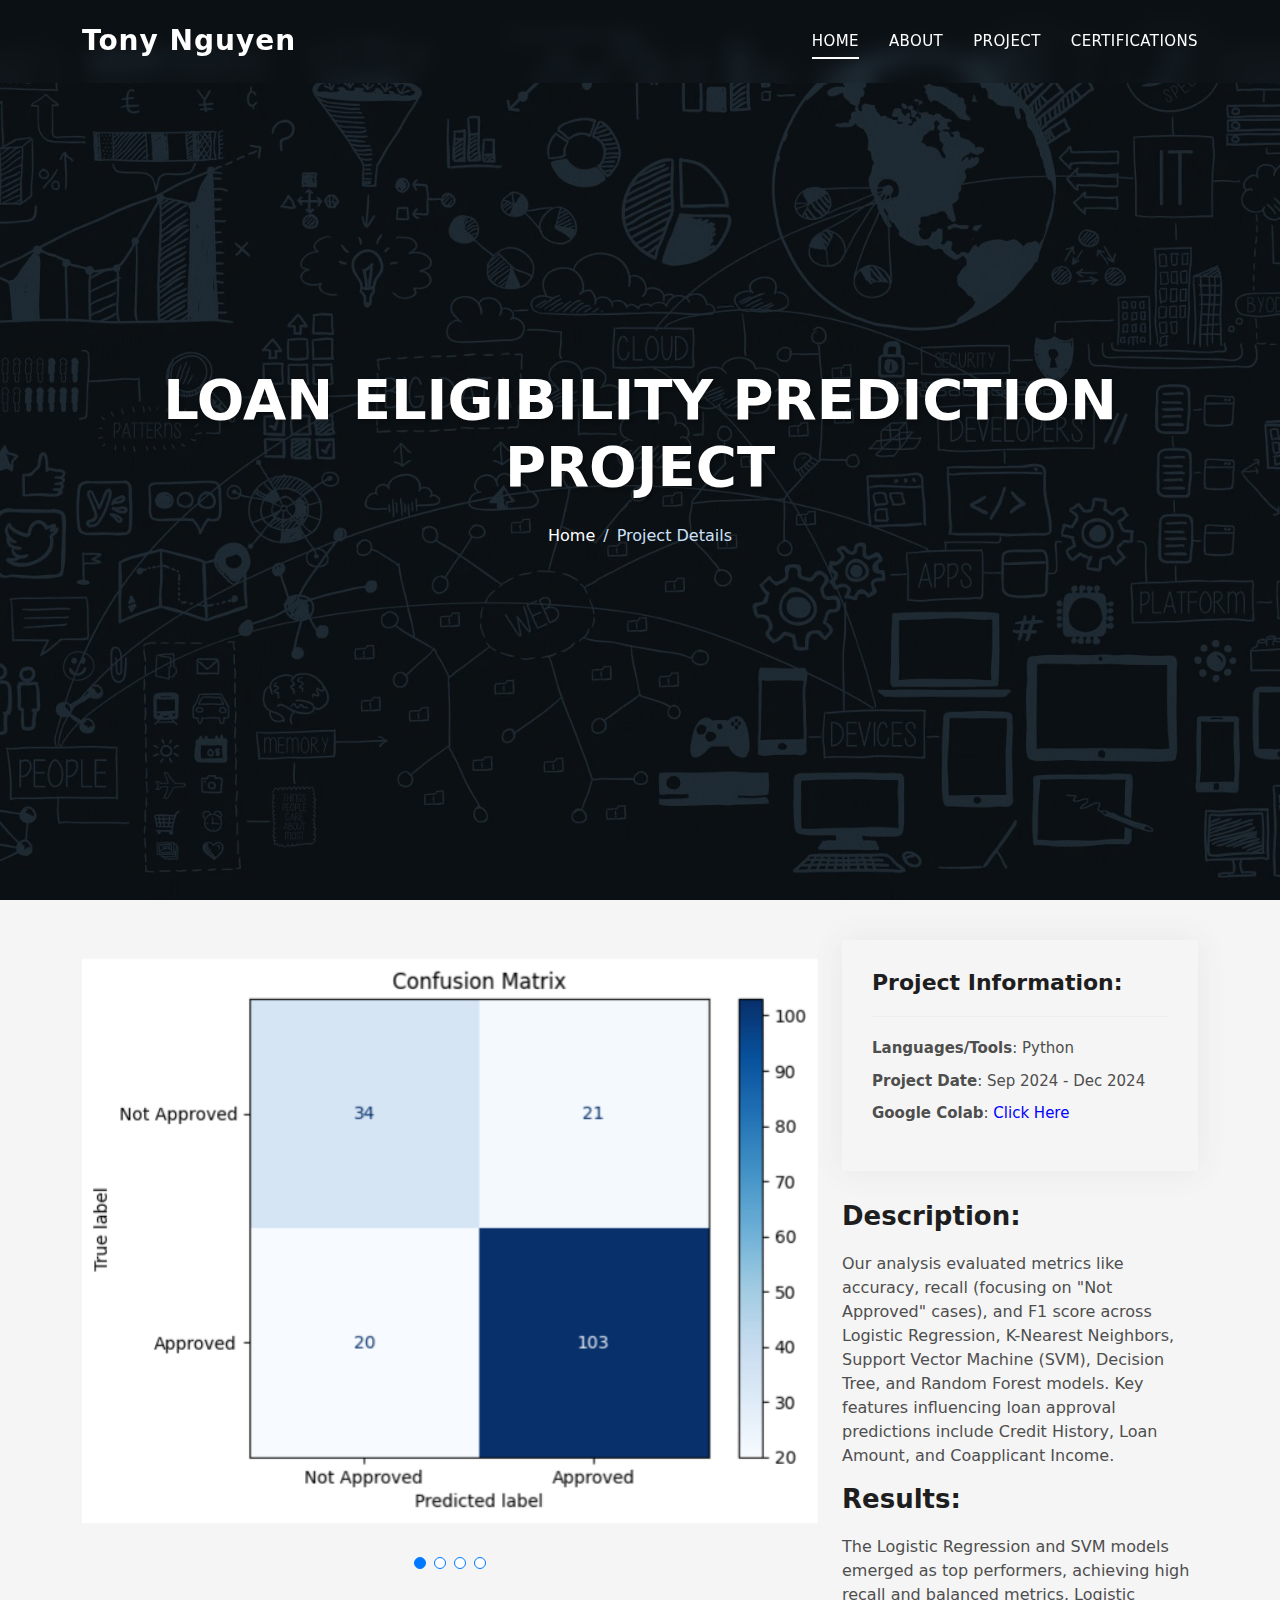
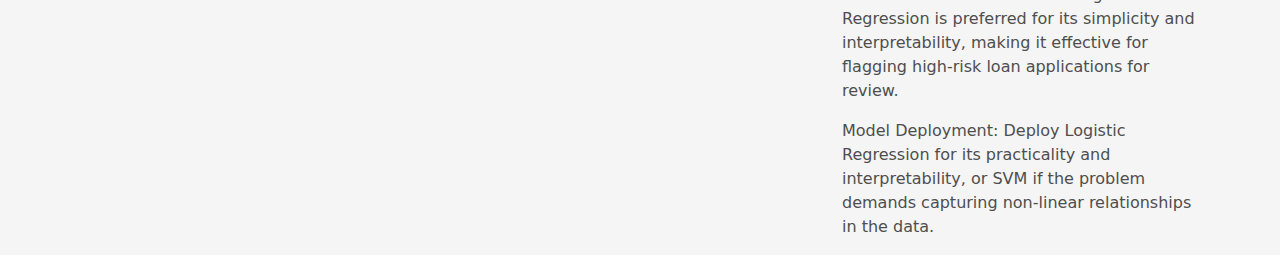
==== loanprediction.html @ 2b29f803 "Initial commit: Portfolio website" ====
<!DOCTYPE html>
<html lang="en">

<head>
  <meta charset="utf-8">
  <meta content="width=device-width, initial-scale=1.0" name="viewport">

  <title>Projects</title>
  <meta content="" name="description">
  <meta content="" name="keywords">

  <!-- Favicons -->
  <link href="assets/img/favicon.png" rel="icon">
  <link href="assets/img/apple-touch-icon.png" rel="apple-touch-icon">

  <!-- Vendor CSS Files -->
  <link href="assets/vendor/bootstrap/css/bootstrap.min.css" rel="stylesheet">
  <link href="assets/vendor/bootstrap-icons/bootstrap-icons.css" rel="stylesheet">
  <link href="assets/vendor/glightbox/css/glightbox.min.css" rel="stylesheet">
  <link href="assets/vendor/swiper/swiper-bundle.min.css" rel="stylesheet">

  <!-- Template Main CSS File -->
  <link href="assets/css/style.css" rel="stylesheet">

  <!-- =======================================================
  * Template Name: DevFolio
  * Updated: Jul 27 2023 with Bootstrap v5.3.1
  * Template URL: https://bootstrapmade.com/devfolio-bootstrap-portfolio-html-template/
  * Author: BootstrapMade.com
  * License: https://bootstrapmade.com/license/
  ======================================================== -->
</head>

<body>

  <!-- ======= Header ======= -->
  <header id="header" class="fixed-top">
    <div class="container d-flex align-items-center justify-content-between">

      <h1 class="logo"><a href="index.html">Tony Nguyen</a></h1>
      <!-- Uncomment below if you prefer to use an image logo -->
      <!-- <a href="index.html" class="logo"><img src="assets/img/logo.png" alt="" class="img-fluid"></a>-->

      <nav id="navbar" class="navbar">
        <ul>
          <li><a class="nav-link scrollto active" href="index.html#home">Home</a></li>
          <li><a class="nav-link scrollto" href="index.html#about">About</a></li>
          <li><a class="nav-link scrollto " href="index.html#work">Project</a></li>
          <li><a class="nav-link scrollto" href="index.html#services">Certifications</a></li>
        </ul>
        <i class="bi bi-list mobile-nav-toggle"></i>
      </nav><!-- .navbar -->

    </div>
  </header><!-- End Header -->

  <div class="hero hero-single route bg-image" style="background-image: url(assets/img/logo.jpg)">
    <div class="overlay-mf"></div>
    <div class="hero-content display-table">
      <div class="table-cell">
        <div class="container">
          <h2 class="hero-title mb-4">Loan Eligibility Prediction Project</h2>
          <ol class="breadcrumb d-flex justify-content-center">
            <li class="breadcrumb-item">
              <a href="#">Home</a>
            </li>
            <li class="breadcrumb-item active">Project Details</li>
          </ol>
        </div>
      </div>
    </div>
  </div>

  <main id="main">

    <!-- ======= Portfolio Details Section ======= -->
    <section id="portfolio-details" class="portfolio-details">
      <div class="container">

        <div class="row gy-4">

          <div class="col-lg-8">
            <div class="portfolio-details-slider swiper">
              <div class="swiper-wrapper align-items-center">

                <div class="swiper-slide">
                  <img src="assets/img/project3-img/img1.png" alt="" >
                </div>

                <div class="swiper-slide">
                  <img src="assets/img/project3-img/img2.png" alt="" >
                </div>

                <div class="swiper-slide">
                  <img src="assets/img/project3-img/img3.png" alt="">
                </div>

                <div class="swiper-slide">
                  <img src="assets/img/project3-img/img4.png" alt="">
                </div>
                
              </div>
              <div class="swiper-pagination"></div>
            </div>
          </div>

          <div class="col-lg-4">
            <div class="portfolio-info">
              <h3>Project Information:</h3>
              <ul>
                <li><strong>Languages/Tools</strong>: Python</li>
                <li><strong>Project Date</strong>: Sep 2024 - Dec 2024</li>
                <li><strong>Google Colab</strong>: <a href="https://colab.research.google.com/drive/1m3IJGNL3jHolfki-ccU_fyKRbnWLtZkd?authuser=2#scrollTo=iJfE-DTRA_HT" style="color: blue;">Click Here</a></li>
              </ul>
            </div>
            <div class="portfolio-description">
              <h2>Description:</h2>
              <p>Our analysis evaluated metrics like accuracy, recall (focusing on "Not Approved" cases), and F1 score across Logistic Regression, K-Nearest Neighbors, Support Vector Machine (SVM), Decision Tree, and Random Forest models. Key features influencing loan approval predictions include Credit History, Loan Amount, and Coapplicant Income.</p>
              <h2>Results:</h2>
              <p>The Logistic Regression and SVM models emerged as top performers, achieving high recall and balanced metrics. Logistic Regression is preferred for its simplicity and interpretability, making it effective for flagging high-risk loan applications for review.</p>
              <p>Model Deployment: Deploy Logistic Regression for its practicality and interpretability, or SVM if the problem demands capturing non-linear relationships in the data.</p>
          </div>

        </div>

      </div>
    </section><!-- End Portfolio Details Section -->

  </main><!-- End #main -->

  <!-- ======= Footer ======= -->

  <div id="preloader"></div>
  <a href="#" class="back-to-top d-flex align-items-center justify-content-center"><i class="bi bi-arrow-up-short"></i></a>

  <!-- Vendor JS Files -->
  <script src="assets/vendor/purecounter/purecounter_vanilla.js"></script>
  <script src="assets/vendor/bootstrap/js/bootstrap.bundle.min.js"></script>
  <script src="assets/vendor/glightbox/js/glightbox.min.js"></script>
  <script src="assets/vendor/swiper/swiper-bundle.min.js"></script>
  <script src="assets/vendor/typed.js/typed.umd.js"></script>
  <script src="assets/vendor/php-email-form/validate.js"></script>

  <!-- Template Main JS File -->
  <script src="assets/js/main.js"></script>

</body>

</html>
---- assets/css/style.css ----
.btn {
    display: inline-block;
    margin-right: 10px;
    padding: 8px 20px;
    font-size: 16px;
    text-align: center;
    text-decoration: none;
    border-radius: 5px;
    background-color: #007bff;
    color: #fff;
    cursor: pointer
}

.btn:hover {
    background-color: #0056b3
}

body {
    background-color: #f5f5f5;
    color: #4e4e4e
}

h1,h2,h3,h4,h5,h6 {
    color: #1e1e1e
}

a {
    color: #1e1e1e;
    text-decoration: none;
    transition: all .5s ease-in-out
}

a:hover {
    color: #0078ff;
    text-decoration: none;
    transition: all .5s ease-in-out
}

.p-r {
    position: relative
}

.color-a {
    text-decoration: none;
    color: #0078ff
}

.color-d {
    color: #f5f5f5
}

.color-text-a {
    text-decoration: none;
    color: #4e4e4e
}

.box-shadow,.card-blog,.work-box,.service-box,.paralax-mf {
    box-shadow: 0 13px 8px -10px rgba(0,0,0,.1)
}

.box-shadow-a,.button:hover {
    text-decoration: none;
    box-shadow: 0 0 0 4px #cde1f8
}

.display-5 {
    font-size: 2.5rem;
    font-weight: 300;
    line-height: 1.1
}

.display-6 {
    font-size: 2rem;
    font-weight: 300;
    line-height: 1.1
}

.avatar {
    width: 32px;
    height: 32px;
    margin-right: 4px;
    overflow: hidden
}

.bg-image {
    background-repeat: no-repeat;
    background-attachment: fixed;
    background-size: cover;
    background-position: center center
}

@media (max-width:1024px) {
    .bg-image {
        background-attachment: scroll
    }
}

.overlay-mf {
    background-color: #000
}

.overlay-mf {
    position: absolute;
    top: 0;
    left: 0;
    padding: 0;
    height: 100%;
    width: 100%;
    opacity: .7
}

.paralax-mf {
    position: relative;
    padding: 8rem 0
}

.display-table {
    width: 100%;
    height: 100%;
    display: table
}

.table-cell {
    display: table-cell;
    vertical-align: middle
}

.sect-4 {
    padding: 4rem 0
}

.sect-pt4 {
    padding-top: 4rem
}

.sect-mt4 {
    margin-top: 4rem
}

.title-s {
    font-weight: 600;
    color: #1e1e1e;
    font-size: 1.1rem
}

.title-box {
    margin-bottom: 4rem
}

.title-a {
    text-decoration: none;
    font-size: 3rem;
    font-weight: 700;
    text-transform: uppercase
}

.subtitle-a {
    text-decoration: none;
    color: #4e4e4e
}

.line-mf {
    width: 40px;
    height: 5px;
    background-color: #0078ff;
    margin: 0 auto
}

.title-box-2 {
    margin-bottom: 3rem
}

.title-left {
    font-size: 2rem;
    position: relative
}

.title-left:before {
    content: "";
    position: absolute;
    height: 3px;
    background-color: #0078ff;
    width: 100px;
    bottom: -12px
}

.box-pl2 {
    padding-left: 2rem
}

.box-shadow-full {
    padding: 3rem 1.25rem;
    position: relative;
    background-color: #fff;
    margin-bottom: 3rem;
    z-index: 2;
    box-shadow: 0 1px 1px 0 rgba(0,0,0,.06),0 2px 5px 0 rgba(0,0,0,.2)
}

@media (min-width:768px) {
    .box-shadow-full {
        padding: 3rem
    }
}

.socials {
    padding: 1.5rem 0
}

.socials ul li {
    display: inline-block
}

.socials .ico-circle {
    height: 40px;
    width: 40px;
    font-size: 1.2rem;
    border-radius: 50%;
    line-height: 1.6;
    margin: 0 15px 0 0;
    box-shadow: 0 0 0 3px #0078ff;
    transition: all 500ms ease
}

.socials .ico-circle:hover {
    background-color: #0078ff;
    color: #fff;
    box-shadow: 0 0 0 3px #cde1f8;
    transition: all 500ms ease
}

.ul-resect,.widget-tags ul,.widget-sidebar .list-sidebar,.box-comments .list-comments,.blog-wrapper .post-meta ul,.list-ico,.socials ul {
    list-style: none;
    padding-left: 0;
    margin-bottom: 0
}

.list-ico {
    line-height: 2
}

.list-ico span {
    color: #0078ff;
    margin-right: 10px
}

.ico-circle {
    height: 100px;
    width: 100px;
    font-size: 2rem;
    border-radius: 50%;
    line-height: 1.55;
    margin: 0 auto;
    text-align: center;
    box-shadow: 0 0 0 10px #0078ff;
    display: block
}

.owl-theme .owl-dots {
    text-align: center;
    margin-top: 18px
}

.owl-theme .owl-dots .owl-dot {
    display: inline-block
}

.owl-theme .owl-dots .owl-dot span {
    width: 18px;
    height: 7px;
    margin: 5px 5px;
    background: #cde1f8;
    border: 0 solid #cde1f8;
    display: block;
    transition: all .6s ease-in-out;
    cursor: pointer
}

.owl-theme .owl-dots .owl-dot:hover span {
    background-color: #cde1f8
}

.owl-theme .owl-dots .owl-dot.active span {
    background-color: #1b1b1b;
    width: 25px
}

.scrolltop-mf {
    position: relative;
    display: none
}

.scrolltop-mf span {
    z-index: 999;
    position: fixed;
    width: 42px;
    height: 42px;
    background-color: #0078ff;
    opacity: .7;
    font-size: 1.6rem;
    line-height: 1.5;
    text-align: center;
    color: #fff;
    top: auto;
    left: auto;
    right: 30px;
    bottom: 50px;
    cursor: pointer;
    border-radius: 50%
}

.back-to-top {
    position: fixed;
    visibility: hidden;
    opacity: 0;
    right: 15px;
    bottom: 15px;
    z-index: 996;
    background: #0078ff;
    width: 40px;
    height: 40px;
    border-radius: 50px;
    transition: all .4s
}

.back-to-top i {
    font-size: 28px;
    color: #fff;
    line-height: 0
}

.back-to-top:hover {
    background: #298eff;
    color: #fff
}

.back-to-top.active {
    visibility: visible;
    opacity: 1
}

#preloader {
    position: fixed;
    top: 0;
    left: 0;
    right: 0;
    bottom: 0;
    z-index: 9999;
    overflow: hidden;
    background: #fff
}

#preloader:before {
    content: "";
    position: fixed;
    top: calc(50% - 30px);
    left: calc(50% - 30px);
    border: 6px solid #f2f2f2;
    border-top: 6px solid #0078ff;
    border-radius: 50%;
    width: 60px;
    height: 60px;
    animation: animate-preloader 1s linear infinite
}

@keyframes animate-preloader {
    0% {
        transform: rotate(0deg)
    }

    to {
        transform: rotate(360deg)
    }
}

.button {
    display: inline-block;
    padding: .3rem .6rem;
    text-align: center;
    vertical-align: middle;
    -webkit-user-select: none;
    -moz-user-select: none;
    user-select: none;
    font-size: 1rem;
    border-radius: .3rem;
    border: 1px solid transparent;
    transition: all 500ms ease;
    cursor: pointer
}

.button:focus {
    outline: 0
}

.button:hover {
    background-color: #0062d3;
    color: #fff;
    transition: all 500ms ease
}

.button-a {
    text-decoration: none;
    background-color: #0078ff;
    color: #fff;
    border-color: #cde1f8
}

.button-big {
    padding: .9rem 2.3rem;
    font-size: 1.2rem
}

.button-rouded {
    border-radius: 5rem
}

.btn-lg {
    padding: .5rem 1rem;
    font-size: 1.25rem;
    line-height: 1.5;
    border-radius: .3rem
}

#header {
    transition: all .5s;
    z-index: 997;
    padding: 20px 0;
    background: transparent;
    backdrop-filter: blur(10px);
    -webkit-backdrop-filter: blur(10px);
}

#header .logo {
    font-size: 28px;
    margin: 0;
    padding: 0;
    font-weight: 600;
    letter-spacing: 1px
}

#header .logo a {
    color: #fff
}

#header .logo img {
    max-height: 40px
}

#header.header-scrolled {
    background: rgba(0, 0, 0, 0.8);
    padding: 12px 0;
    backdrop-filter: blur(10px);
    -webkit-backdrop-filter: blur(10px);
}

.navbar {
    padding: 0
}

.navbar ul {
    margin: 0;
    padding: 0;
    display: flex;
    list-style: none;
    align-items: center
}

.navbar li {
    position: relative
}

.navbar>ul>li {
    white-space: nowrap;
    padding: 10px 0 10px 30px
}

.navbar a, .navbar a:focus {
    display: flex;
    align-items: center;
    justify-content: space-between;
    color: #fff;
    font-size: 15px;
    font-weight: 500;
    padding: 0;
    white-space: nowrap;
    transition: .3s;
    letter-spacing: .4px;
    position: relative;
    text-transform: uppercase;
}

.navbar a i,.navbar a:focus i {
    font-size: 12px;
    line-height: 0;
    margin-left: 5px
}

.navbar > ul > li > a:before {
    content: "";
    position: absolute;
    width: 0;
    height: 2px;
    bottom: -6px;
    left: 0;
    background-color: #fff;
    visibility: hidden;
    transition: all .3s ease-in-out 0s;
}

.navbar a:hover:before, .navbar li:hover > a:before, .navbar .active:before {
    visibility: visible;
    width: 100%;
}

.navbar a:hover,.navbar .active,.navbar .active:focus,.navbar li:hover>a {
    color: #fff
}

.navbar .dropdown ul {
    display: block;
    position: absolute;
    left: 30px;
    top: calc(100% + 30px);
    margin: 0;
    padding: 10px 0;
    z-index: 99;
    opacity: 0;
    visibility: hidden;
    background: #fff;
    box-shadow: 0 0 30px rgba(127,137,161,.25);
    transition: .3s
}

.navbar .dropdown ul li {
    min-width: 200px
}

.navbar .dropdown ul a {
    padding: 10px 20px;
    font-size: 14px;
    text-transform: none;
    color: #4e4e4e
}

.navbar .dropdown ul a i {
    font-size: 12px
}

.navbar .dropdown ul a:hover,.navbar .dropdown ul .active:hover,.navbar .dropdown ul li:hover>a {
    color: #0078ff
}

.navbar .dropdown:hover>ul {
    opacity: 1;
    top: 100%;
    visibility: visible
}

.navbar .dropdown .dropdown ul {
    top: 0;
    left: calc(100% - 30px);
    visibility: hidden
}

.navbar .dropdown .dropdown:hover>ul {
    opacity: 1;
    top: 0;
    left: 100%;
    visibility: visible
}

@media (max-width:1366px) {
    .navbar .dropdown .dropdown ul {
        left: -90%
    }

    .navbar .dropdown .dropdown:hover>ul {
        left: -100%
    }
}

.mobile-nav-toggle {
    color: #fff;
    font-size: 28px;
    cursor: pointer;
    display: none;
    line-height: 0;
    transition: .5s
}

@media (max-width:991px) {
    .mobile-nav-toggle {
        display: block
    }

    .navbar ul {
        display: none
    }

    .navbar-mobile {
        background: rgba(0, 0, 0, 0.9);
        backdrop-filter: blur(10px);
        -webkit-backdrop-filter: blur(10px);
    }
}

.navbar-mobile {
    position: fixed;
    overflow: hidden;
    top: 0;
    right: 0;
    left: 0;
    bottom: 0;
    background: rgba(78,78,78,.9);
    transition: .3s;
    z-index: 999
}

.navbar-mobile .mobile-nav-toggle {
    position: absolute;
    top: 15px;
    right: 15px
}

.navbar-mobile ul {
    display: block;
    position: absolute;
    top: 55px;
    right: 15px;
    bottom: 15px;
    left: 15px;
    padding: 10px 0;
    background-color: #fff;
    overflow-y: auto;
    transition: .3s
}

.navbar-mobile>ul>li {
    padding: 0
}

.navbar-mobile a:hover:before,.navbar-mobile li:hover>a:before,.navbar-mobile .active:before {
    visibility: hidden
}

.navbar-mobile a,.navbar-mobile a:focus {
    padding: 10px 20px;
    font-size: 15px;
    color: #4e4e4e
}

.navbar-mobile a:hover,.navbar-mobile .active,.navbar-mobile li:hover>a {
    color: #0078ff
}

.navbar-mobile .getstarted,.navbar-mobile .getstarted:focus {
    margin: 15px
}

.navbar-mobile .dropdown ul {
    position: static;
    display: none;
    margin: 10px 20px;
    padding: 10px 0;
    z-index: 99;
    opacity: 1;
    visibility: visible;
    background: #fff;
    box-shadow: 0 0 30px rgba(127,137,161,.25)
}

.navbar-mobile .dropdown ul li {
    min-width: 200px
}

.navbar-mobile .dropdown ul a {
    padding: 10px 20px
}

.navbar-mobile .dropdown ul a i {
    font-size: 12px
}

.navbar-mobile .dropdown ul a:hover,.navbar-mobile .dropdown ul .active:hover,.navbar-mobile .dropdown ul li:hover>a {
    color: #0078ff
}

.navbar-mobile .dropdown>.dropdown-active {
    display: block
}

.hero {
    position: relative;
    min-height: 100vh;
    display: flex;
    align-items: center;
    background-attachment: fixed;
}

.hero .hero-content {
    position: relative;
    z-index: 2;
    text-align: center;
}

.hero .overlay-itro {
    position: absolute;
    top: 0;
    left: 0;
    right: 0;
    bottom: 0;
    background-color: rgba(0, 0, 0, 0.7);
    z-index: 1;
}

.hero .hero-title {
    color: #fff;
    font-size: 3.5rem;
    font-weight: 700;
    margin-bottom: 1rem;
    text-shadow: 2px 2px 4px rgba(0, 0, 0, 0.3);
}

.hero .hero-subtitle {
    color: #fff;
    font-size: 1.5rem;
    margin-bottom: 2rem;
    text-shadow: 1px 1px 2px rgba(0, 0, 0, 0.3);
}

.hero-buttons .btn {
    padding: 12px 30px;
    font-size: 1.1rem;
    font-weight: 500;
    text-transform: uppercase;
    letter-spacing: 1px;
    transition: all 0.3s ease;
}

.hero-buttons .btn-primary {
    background-color: #0078ff;
    border-color: #0078ff;
}

.hero-buttons .btn-primary:hover {
    background-color: #0056b3;
    border-color: #0056b3;
    transform: translateY(-2px);
}

.hero-buttons .btn-outline-light {
    border: 2px solid #fff;
    color: #fff;
}

.hero-buttons .btn-outline-light:hover {
    background-color: #fff;
    color: #0078ff;
    transform: translateY(-2px);
}

@media (max-width: 768px) {
    .hero .hero-title {
        font-size: 2.5rem;
    }
    
    .hero .hero-subtitle {
        font-size: 1.2rem;
    }
    
    .hero-buttons .btn {
        padding: 10px 20px;
        font-size: 1rem;
    }
}

.hero-single {
    height: 350px
}

.hero-single .hero-content {
    margin-top: 30px
}

.hero-single .hero-title {
    text-transform: uppercase;
    font-size: 3rem
}

@media (min-width:768px) {
    .hero-single .hero-title {
        font-size: 3.5rem
    }
}

.hero-single .breadcrumb {
    background-color: transparent;
    color: #0078ff
}

.hero-single .breadcrumb .breadcrumb-item:before {
    color: #cde1f8
}

.hero-single .breadcrumb .breadcrumb-item.active {
    color: #cde1f8
}

.hero-single .breadcrumb a {
    color: #fff
}

.about-mf .box-shadow-full {
    padding-top: 4rem;
    padding-bottom: 4rem
}

.about-mf .about-img {
    margin-bottom: 2rem
}

.about-mf .about-img img {
    margin-left: 10px
}

@media (min-width:767px) {
    .about-mf .box-pl2 {
        margin-top: 3rem;
        padding-left: 0
    }
}

.skill-mf span {
    color: #4e4e4e
}

.skill-mf .progress {
    background-color: #cde1f8;
    margin: .5rem 0 1.2rem 0;
    border-radius: 0;
    height: .7rem
}

.skill-mf .progress .progress-bar {
    height: .7rem;
    background-color: #0078ff
}

.service-box {
    background-color: #fff;
    padding: 2.5rem 1.3rem;
    border-radius: 1rem;
    margin-bottom: 3rem;
    text-align: center;
    transition: all 0.3s ease;
    border: 1px solid rgba(0, 0, 0, 0.1);
    height: 100%;
    display: flex;
    flex-direction: column;
    position: relative;
    overflow: hidden;
}

.service-box::before {
    content: '';
    position: absolute;
    top: 0;
    left: 0;
    width: 100%;
    height: 100%;
    background: linear-gradient(45deg, rgba(0, 120, 255, 0.1), rgba(0, 120, 255, 0.05));
    opacity: 0;
    transition: all 0.3s ease;
}

.service-box:hover {
    transform: translateY(-10px);
    box-shadow: 0 15px 30px rgba(0, 0, 0, 0.1);
    border-color: #0078ff;
}

.service-box:hover::before {
    opacity: 1;
}

.service-box .service-ico {
    margin-bottom: 1.5rem;
    position: relative;
    z-index: 1;
}

.service-box .service-ico img {
    border-radius: 50%;
    box-shadow: 0 0 0 10px #f8f9fa;
    transition: all 0.3s ease;
    border: 3px solid #fff;
    padding: 5px;
    background: #fff;
}

.service-box:hover .service-ico img {
    box-shadow: 0 0 0 10px #cde1f8;
    transform: scale(1.05);
    border-color: #0078ff;
}

.service-box .s-title {
    font-size: 1.2rem;
    text-transform: uppercase;
    text-align: center;
    padding: .4rem 0;
    color: #1e1e1e;
    margin-bottom: 1rem;
    line-height: 1.4;
    position: relative;
    z-index: 1;
}

.service-box .cert-badge {
    margin-top: auto;
    position: relative;
    z-index: 1;
}

.service-box .cert-badge .btn {
    padding: 0.5rem 1.5rem;
    font-size: 0.9rem;
    border-radius: 25px;
    transition: all 0.3s ease;
    text-transform: uppercase;
    letter-spacing: 0.5px;
    font-weight: 500;
}

.service-box .cert-badge .btn-outline-primary {
    color: #0078ff;
    border-color: #0078ff;
    background: transparent;
}

.service-box .cert-badge .btn-outline-primary:hover {
    background-color: #0078ff;
    color: #fff;
    transform: translateY(-2px);
    box-shadow: 0 5px 15px rgba(0, 120, 255, 0.3);
}

@media (max-width: 768px) {
    .service-box {
        padding: 2rem 1rem;
    }
    
    .service-box .s-title {
        font-size: 1.1rem;
    }
    
    .service-box .service-ico img {
        width: 120px;
        height: 120px;
    }
}

.counter-box {
    color: #fff;
    text-align: center
}

@media (min-width:577px) {
    .counter-box {
        margin-bottom: 1.8rem
    }
}

.counter-ico {
    margin-bottom: 1rem
}

.counter-ico .ico-circle {
    height: 60px;
    width: 60px;
    line-height: 1.5;
    box-shadow: 0 0 0 10px #cde1f8
}

.counter-num .counter {
    font-size: 2rem;
    margin-bottom: 0
}

.work-box {
    margin-bottom: 3rem;
    background-color: #fff;
    border-radius: 8px;
    overflow: hidden;
    box-shadow: 0 13px 8px -10px rgba(0,0,0,.1);
    transition: all 0.3s ease;
}

.work-box:hover {
    transform: translateY(-5px);
    box-shadow: 0 15px 15px -10px rgba(0,0,0,.2);
}

.work-img {
    position: relative;
    overflow: hidden;
    height: 260px;
}

.work-img img {
    width: 100%;
    height: 100%;
    object-fit: cover;
    transition: all 0.5s ease;
}

.work-overlay {
    position: absolute;
    top: 0;
    left: 0;
    right: 0;
    bottom: 0;
    background-color: rgba(0, 120, 255, 0.9);
    display: flex;
    align-items: center;
    justify-content: center;
    opacity: 0;
    transition: all 0.3s ease;
}

.work-box:hover .work-overlay {
    opacity: 1;
}

.work-box:hover .work-img img {
    transform: scale(1.1);
}

.work-overlay-content {
    color: #fff;
    font-size: 2rem;
    transform: translateY(20px);
    transition: all 0.3s ease;
}

.work-box:hover .work-overlay-content {
    transform: translateY(0);
}

.work-content {
    padding: 1.5rem;
}

.w-title {
    font-size: 1.2rem;
    font-weight: 600;
    margin-bottom: 0.5rem;
    color: #1e1e1e;
}

.w-more {
    font-size: 0.9rem;
    color: #666;
}

.w-ctegory {
    color: #0078ff;
    font-weight: 500;
}

.w-like a {
    color: #0078ff;
    font-size: 1.2rem;
    transition: all 0.3s ease;
}

.w-like a:hover {
    color: #0056b3;
    transform: scale(1.1);
}

@media (max-width: 768px) {
    .work-img {
        height: 200px;
    }
    
    .work-content {
        padding: 1rem;
    }
    
    .w-title {
        font-size: 1.1rem;
    }
}

.portfolio-details {
    padding-top: 40px
}

.portfolio-details .portfolio-details-slider img {
    width: 100%
}

.portfolio-details .portfolio-details-slider .swiper-pagination {
    margin-top: 20px;
    position: relative
}

.portfolio-details .portfolio-details-slider .swiper-pagination .swiper-pagination-bullet {
    width: 12px;
    height: 12px;
    background-color: #fff;
    opacity: 1;
    border: 1px solid #0078ff
}

.portfolio-details .portfolio-details-slider .swiper-pagination .swiper-pagination-bullet-active {
    background-color: #0078ff
}

.portfolio-details .portfolio-info {
    padding: 30px;
    box-shadow: 0 0 30px rgba(78,78,78,.08)
}

.portfolio-details .portfolio-info h3 {
    font-size: 22px;
    font-weight: 700;
    margin-bottom: 20px;
    padding-bottom: 20px;
    border-bottom: 1px solid #eee
}

.portfolio-details .portfolio-info ul {
    list-style: none;
    padding: 0;
    font-size: 15px
}

.portfolio-details .portfolio-info ul li+li {
    margin-top: 10px
}

.portfolio-details .portfolio-description {
    padding-top: 30px
}

.portfolio-details .portfolio-description h2 {
    font-size: 26px;
    font-weight: 700;
    margin-bottom: 20px
}

.portfolio-details .portfolio-description p {
    padding: 0
}

.widget-sidebar .sidebar-title {
    font-size: 1.6rem;
    font-weight: 600;
    border-left: 5px solid #0078ff;
    padding-left: 15px;
    text-transform: uppercase;
    margin-bottom: 1.5rem
}

.widget-sidebar .list-sidebar li {
    position: relative;
    padding: 6px 0 6px 24px
}

.widget-sidebar .list-sidebar li:before {
    position: absolute;
    content: "";
    width: 10px;
    height: 1px;
    left: 0;
    background-color: #0078ff;
    top: 20px
}

.sidebar-search input {
    background-color: #fff;
    border-radius: 0;
    transition: all .5s ease-in-out
}

.sidebar-search .btn-search {
    background-color: #0078ff;
    border-color: #0078ff;
    border-radius: 0;
    padding-left: 20px;
    padding-right: 20px
}

.widget-tags ul li {
    display: inline-block;
    background-color: #0078ff;
    padding: .2rem .6rem;
    margin-bottom: .5rem;
    border-radius: 15px
}

.widget-tags ul li a {
    color: #fff
}

footer {
    text-align: center;
    color: #fff;
    padding: 25px 0;
    background: #0062d3
}

footer .copyright {
    margin-bottom: .3rem
}

footer .credits {
    margin-bottom: 0
}

footer .credits a {
    color: #fff
}
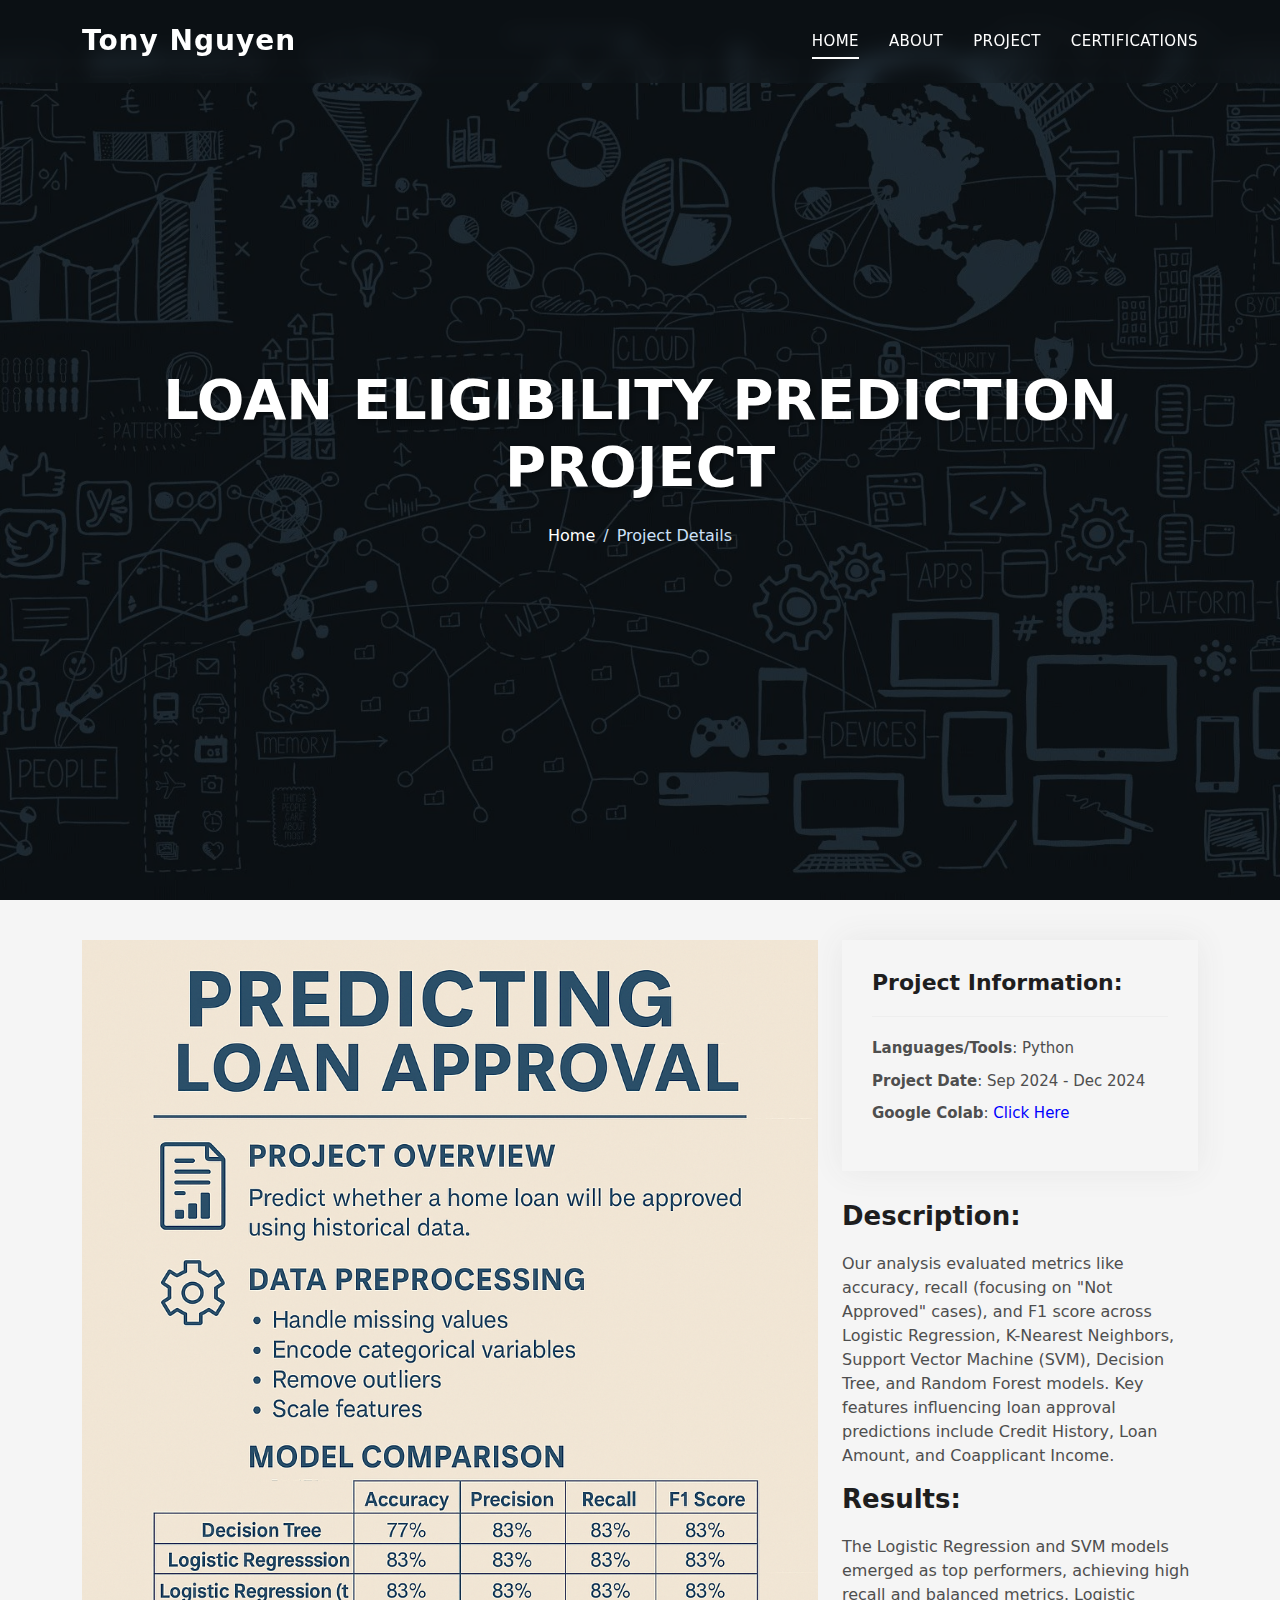
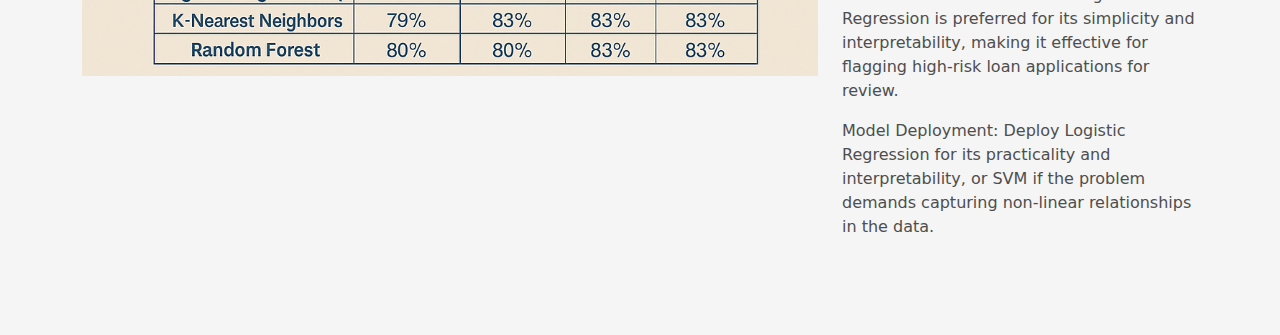
==== commit a3de57a2: "commit" ====
--- a/loanprediction.html
+++ b/loanprediction.html
@@ -80,27 +80,12 @@
         <div class="row gy-4">
 
           <div class="col-lg-8">
-            <div class="portfolio-details-slider swiper">
-              <div class="swiper-wrapper align-items-center">
-
-                <div class="swiper-slide">
-                  <img src="assets/img/project3-img/img1.png" alt="" >
+            <div class="portfolio-details-slider">
+              <div class="align-items-center">
+                <div>
+                  <img src="assets/img/project3-img/img1.png" alt="" class="img-fluid">
                 </div>
-
-                <div class="swiper-slide">
-                  <img src="assets/img/project3-img/img2.png" alt="" >
-                </div>
-
-                <div class="swiper-slide">
-                  <img src="assets/img/project3-img/img3.png" alt="">
-                </div>
-
-                <div class="swiper-slide">
-                  <img src="assets/img/project3-img/img4.png" alt="">
-                </div>
-                
               </div>
-              <div class="swiper-pagination"></div>
             </div>
           </div>
 
--- a/assets/css/style.css
+++ b/assets/css/style.css
@@ -811,8 +811,8 @@
 }
 
 .about-mf .box-shadow-full {
-    padding-top: 4rem;
-    padding-bottom: 4rem
+    padding-top: 3rem;
+    padding-bottom: 3rem
 }
 
 .about-mf .about-img {
@@ -828,6 +828,10 @@
         margin-top: 3rem;
         padding-left: 0
     }
+}
+
+.skill-mf {
+    margin-bottom: 1.5rem
 }
 
 .skill-mf span {
@@ -1014,39 +1018,6 @@
     transition: all 0.5s ease;
 }
 
-.work-overlay {
-    position: absolute;
-    top: 0;
-    left: 0;
-    right: 0;
-    bottom: 0;
-    background-color: rgba(0, 120, 255, 0.9);
-    display: flex;
-    align-items: center;
-    justify-content: center;
-    opacity: 0;
-    transition: all 0.3s ease;
-}
-
-.work-box:hover .work-overlay {
-    opacity: 1;
-}
-
-.work-box:hover .work-img img {
-    transform: scale(1.1);
-}
-
-.work-overlay-content {
-    color: #fff;
-    font-size: 2rem;
-    transform: translateY(20px);
-    transition: all 0.3s ease;
-}
-
-.work-box:hover .work-overlay-content {
-    transform: translateY(0);
-}
-
 .work-content {
     padding: 1.5rem;
 }
@@ -1094,7 +1065,8 @@
 }
 
 .portfolio-details {
-    padding-top: 40px
+    padding-top: 40px;
+    margin-bottom: 80px;
 }
 
 .portfolio-details .portfolio-details-slider img {
@@ -1222,4 +1194,174 @@
 
 footer .credits a {
     color: #fff
+}
+
+.project-poster {
+    background: linear-gradient(135deg, #ffffff 0%, #f8f9fa 100%);
+    border-radius: 16px;
+    padding: 40px 30px;
+    text-align: center;
+    position: relative;
+    overflow: hidden;
+    height: 100%;
+    min-height: 400px;
+    display: flex;
+    flex-direction: column;
+    align-items: center;
+    justify-content: space-between;
+    box-shadow: 0 10px 30px rgba(0, 0, 0, 0.1);
+    border: 1px solid rgba(0, 120, 255, 0.1);
+}
+
+.project-poster::before {
+    content: '';
+    position: absolute;
+    top: 0;
+    left: 0;
+    right: 0;
+    height: 200px;
+    background: linear-gradient(135deg, #0078ff 0%, #00bfff 100%);
+    opacity: 0.1;
+    border-radius: 16px 16px 100% 100%;
+}
+
+.poster-header {
+    width: 100%;
+    margin-bottom: 30px;
+    position: relative;
+}
+
+.poster-title {
+    font-size: 28px;
+    color: #0056b3;
+    margin-bottom: 15px;
+    font-weight: bold;
+    text-transform: uppercase;
+    letter-spacing: 1px;
+    position: relative;
+    display: inline-block;
+}
+
+.poster-title::after {
+    content: '';
+    position: absolute;
+    bottom: -8px;
+    left: 50%;
+    transform: translateX(-50%);
+    width: 60px;
+    height: 3px;
+    background: linear-gradient(to right, #0078ff, #00bfff);
+    border-radius: 2px;
+}
+
+.poster-flow {
+    display: flex;
+    flex-direction: column;
+    gap: 25px;
+    width: 100%;
+    max-width: 800px;
+    margin: 0 auto;
+    position: relative;
+    z-index: 1;
+}
+
+.flow-step {
+    background: white;
+    padding: 20px;
+    border-radius: 12px;
+    box-shadow: 0 8px 20px rgba(0, 0, 0, 0.05);
+    display: flex;
+    align-items: center;
+    gap: 20px;
+    transition: transform 0.3s ease, box-shadow 0.3s ease;
+    border: 1px solid rgba(0, 120, 255, 0.1);
+}
+
+.flow-step:hover {
+    transform: translateY(-5px);
+    box-shadow: 0 12px 25px rgba(0, 0, 0, 0.1);
+}
+
+.step-number {
+    background: linear-gradient(135deg, #0078ff 0%, #00bfff 100%);
+    color: white;
+    width: 40px;
+    height: 40px;
+    border-radius: 50%;
+    display: flex;
+    align-items: center;
+    justify-content: center;
+    font-weight: bold;
+    font-size: 18px;
+    box-shadow: 0 4px 10px rgba(0, 120, 255, 0.3);
+}
+
+.step-content {
+    flex: 1;
+    text-align: left;
+}
+
+.step-title {
+    font-weight: 600;
+    color: #1e1e1e;
+    margin-bottom: 8px;
+    font-size: 18px;
+}
+
+.step-description {
+    color: #666;
+    font-size: 0.95em;
+    line-height: 1.5;
+}
+
+.poster-footer {
+    margin-top: 30px;
+    width: 100%;
+    text-align: center;
+    position: relative;
+    padding-top: 20px;
+}
+
+.poster-footer p {
+    color: #0056b3;
+    font-weight: 500;
+    font-size: 1.1em;
+    background: rgba(0, 120, 255, 0.1);
+    display: inline-block;
+    padding: 10px 20px;
+    border-radius: 25px;
+    box-shadow: 0 4px 10px rgba(0, 0, 0, 0.05);
+}
+
+.skill-category {
+    margin-bottom: 15px;
+    padding-left: 15px;
+}
+
+.skill-header {
+    color: #0078ff;
+    font-weight: 600;
+    margin-bottom: 8px;
+}
+
+.skill-category p {
+    margin-bottom: 5px;
+    color: #4e4e4e;
+}
+
+.skill-category p:not(.skill-header) {
+    padding-left: 10px;
+}
+
+/* Add space between certification rows */
+.services-mf {
+    padding-top: 2rem;
+}
+
+.services-mf .row {
+    margin-bottom: 2rem;
+}
+
+.services-mf .row:last-child {
+    margin-bottom: 0;
 }